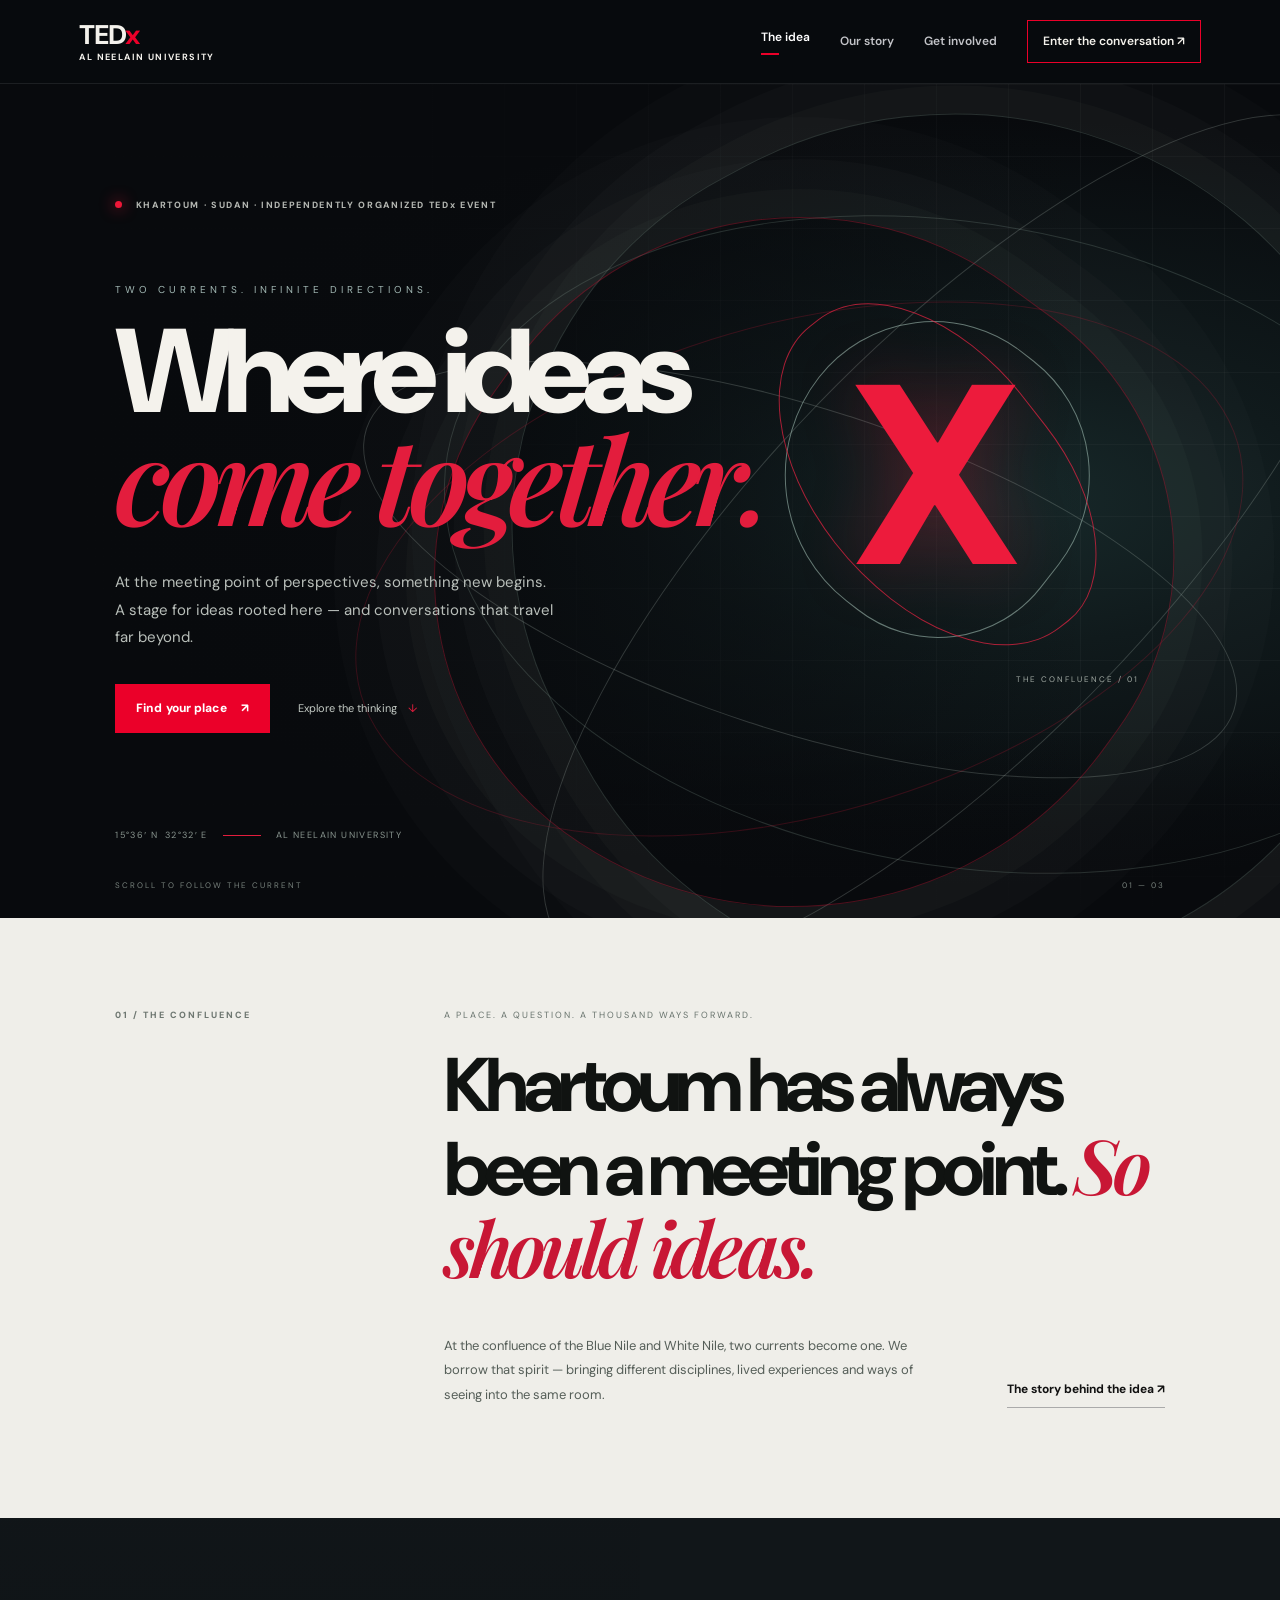
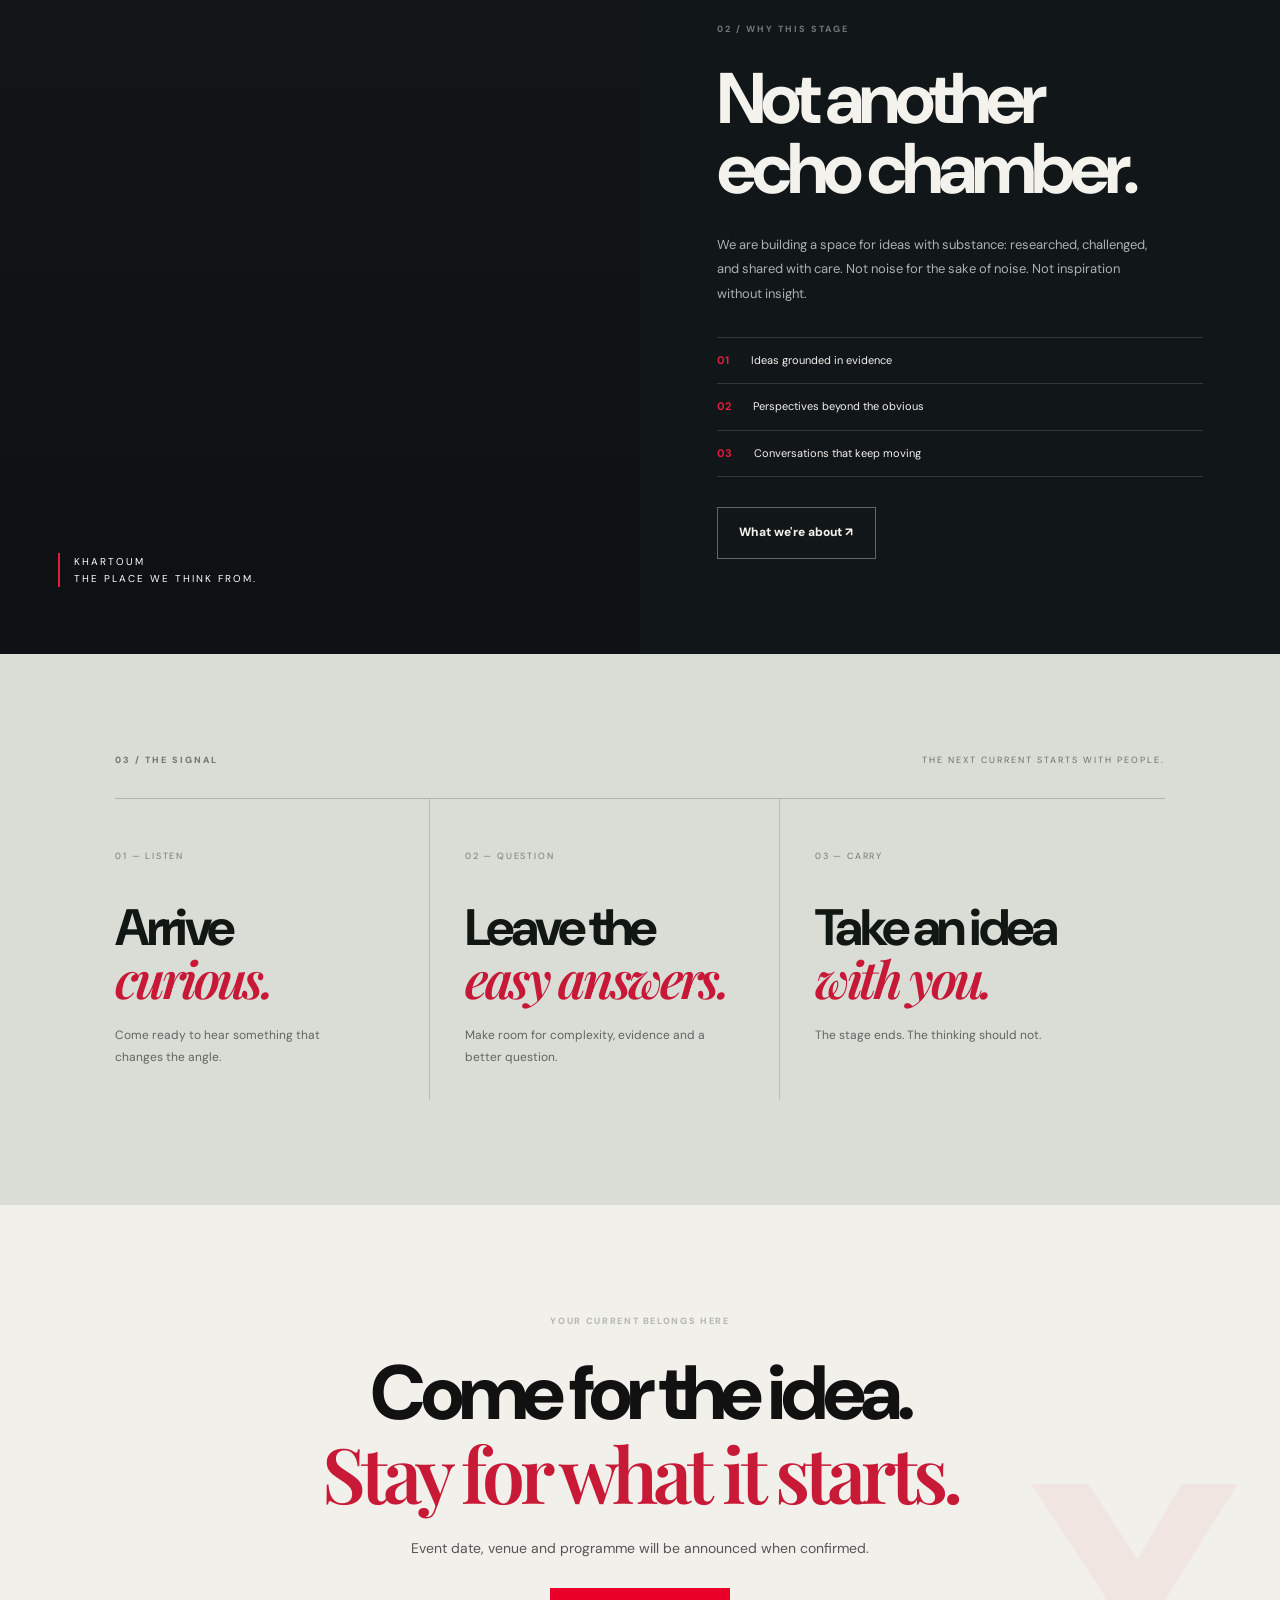
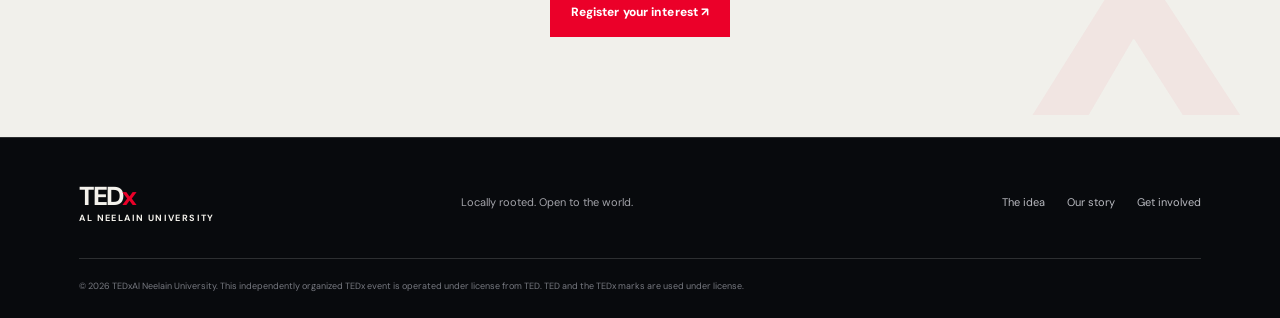
==== index.html @ 42f027ce "Add files via upload" ====
<!doctype html><html lang="en"><head><meta charset="utf-8"><meta name="viewport" content="width=device-width,initial-scale=1"><meta name="description" content="TEDxAl Neelain University — ideas meet, perspectives move."><title>TEDxAl Neelain University — The Confluence</title><link rel="preconnect" href="https://fonts.googleapis.com"><link rel="preconnect" href="https://fonts.gstatic.com" crossorigin><link href="https://fonts.googleapis.com/css2?family=DM+Sans:wght@400;500;600;700;800;900&family=Playfair+Display:ital,wght@1,600;1,700&display=swap" rel="stylesheet"><link rel="stylesheet" href="styles.css"></head><body class="confluence"><header class="topbar"><a class="brand" href="index.html"><span>TED<span class="x">x</span></span><small>AL NEELAIN UNIVERSITY</small></a><button class="menu-toggle" aria-label="Toggle navigation">☰</button><nav class="nav"><a class="active" href="index.html">The idea</a><a href="about.html">Our story</a><a href="register.html">Get involved</a><a class="nav-cta" href="register.html">Enter the conversation ↗</a></nav></header><main><section class="confluence-hero"><div class="hero-grid-lines"></div><div class="river river-one"></div><div class="river river-two"></div><div class="hero-copy"><p class="eyebrow"><i></i> KHARTOUM · SUDAN · INDEPENDENTLY ORGANIZED TEDx EVENT</p><p class="overline">TWO CURRENTS. INFINITE DIRECTIONS.</p><h1>Where ideas<br><em>come together.</em></h1><p class="hero-deck">At the meeting point of perspectives, something new begins. A stage for ideas rooted here — and conversations that travel far beyond.</p><div class="hero-actions"><a class="btn btn-red" href="register.html">Find your place <span>↗</span></a><a class="hero-quiet" href="#manifesto">Explore the thinking <span>↓</span></a></div><div class="hero-location"><span>15°36′ N&nbsp; 32°32′ E</span><b></b><span>AL NEELAIN UNIVERSITY</span></div></div><div class="confluence-mark" aria-hidden="true"><span class="mark-a"></span><span class="mark-b"></span><span class="mark-core">X</span><small>THE CONFLUENCE / 01</small></div><div class="hero-bottom"><span>SCROLL TO FOLLOW THE CURRENT</span><span>01 — 03</span></div></section>
<section class="manifesto" id="manifesto"><div class="manifesto-index">01 / THE CONFLUENCE</div><div class="manifesto-body"><p class="manifesto-small">A PLACE. A QUESTION. A THOUSAND WAYS FORWARD.</p><h2>Khartoum has always been a meeting point. <em>So should ideas.</em></h2><div class="manifesto-lower"><p>At the confluence of the Blue Nile and White Nile, two currents become one. We borrow that spirit — bringing different disciplines, lived experiences and ways of seeing into the same room.</p><a class="under-link" href="about.html">The story behind the idea ↗</a></div></div></section>
<section class="split-story"><div class="story-image"><div class="image-stamp">KHARTOUM<br>THE PLACE WE THINK FROM.</div></div><div class="story-content"><p class="section-kicker">02 / WHY THIS STAGE</p><h2>Not another<br>echo chamber.</h2><p>We are building a space for ideas with substance: researched, challenged, and shared with care. Not noise for the sake of noise. Not inspiration without insight.</p><div class="story-points"><div><b>01</b><span>Ideas grounded in evidence</span></div><div><b>02</b><span>Perspectives beyond the obvious</span></div><div><b>03</b><span>Conversations that keep moving</span></div></div><a class="btn btn-outline" href="about.html">What we're about ↗</a></div></section>
<section class="signal-section"><div class="signal-head"><p class="section-kicker">03 / THE SIGNAL</p><p>THE NEXT CURRENT STARTS WITH PEOPLE.</p></div><div class="signal-grid"><article><span>01 — LISTEN</span><h3>Arrive<br><em>curious.</em></h3><p>Come ready to hear something that changes the angle.</p></article><article><span>02 — QUESTION</span><h3>Leave the<br><em>easy answers.</em></h3><p>Make room for complexity, evidence and a better question.</p></article><article><span>03 — CARRY</span><h3>Take an idea<br><em>with you.</em></h3><p>The stage ends. The thinking should not.</p></article></div></section>
<section class="closing confluence-close"><p class="eyebrow red-text">YOUR CURRENT BELONGS HERE</p><h2>Come for the idea.<br><em>Stay for what it starts.</em></h2><p>Event date, venue and programme will be announced when confirmed.</p><a class="btn btn-red" href="register.html">Register your interest ↗</a><div class="close-watermark">X</div></section></main><footer class="footer"><a class="brand" href="index.html"><span>TED<span class="x">x</span></span><small>AL NEELAIN UNIVERSITY</small></a><p>Locally rooted. Open to the world.</p><div class="footer-links"><a href="index.html">The idea</a><a href="about.html">Our story</a><a href="register.html">Get involved</a></div><small class="copyright">© 2026 TEDxAl Neelain University. This independently organized TEDx event is operated under license from TED. TED and the TEDx marks are used under license.</small></footer><script src="script.js"></script></body></html>
---- styles.css ----
:root{--red:#eb0029;--red2:#ff2346;--black:#08090b;--panel:#111317;--white:#f4f3f0;--muted:#a6a7ad;--line:rgba(255,255,255,.15);--font:'DM Sans',Arial,sans-serif}*{box-sizing:border-box}html{scroll-behavior:smooth}body{margin:0;background:var(--black);color:var(--white);font-family:var(--font);line-height:1.6}a{color:inherit;text-decoration:none}button,input,select{font:inherit}.topbar{height:84px;display:flex;align-items:center;justify-content:space-between;padding:0 6.2%;background:#08090bf5;border-bottom:1px solid rgba(255,255,255,.08);position:relative;z-index:5}.brand{display:flex;flex-direction:column;line-height:1}.brand>span{font-size:27px;font-weight:800;letter-spacing:-1.7px}.brand .x{color:var(--red)}.brand small{font-size:9px;letter-spacing:1.4px;margin-top:5px;font-weight:700}.nav{display:flex;align-items:center;gap:34px;font-size:12px;font-weight:600}.nav>a:not(.nav-cta){color:#c3c4c8;transition:color .2s}.nav>a:hover,.nav>a.active{color:white}.nav>a.active:after{content:'';display:block;width:18px;height:2px;background:var(--red);margin-top:5px}.nav-cta{border:1px solid var(--red);padding:11px 15px}.nav-cta span,.btn span{margin-left:14px}.menu-toggle{display:none;background:none;color:white;border:0;font-size:25px}.hero{min-height:680px;position:relative;overflow:hidden;display:flex;align-items:center;padding:90px 9% 110px;background:#10141b}.home-hero{background-image:linear-gradient(90deg,rgba(5,7,11,.96) 0%,rgba(5,7,11,.76) 44%,rgba(5,7,11,.12) 100%),linear-gradient(0deg,rgba(5,7,11,.8),transparent 55%),url('https://images.unsplash.com/photo-1518005020951-eccb494ad742?auto=format&fit=crop&w=2000&q=85');background-size:cover;background-position:center}.hero-content{max-width:650px;position:relative;z-index:2}.eyebrow,.section-kicker{font-size:10px;letter-spacing:2.2px;font-weight:800}.eyebrow{color:#d5d5d7}.live-dot{display:inline-block;width:7px;height:7px;border-radius:50%;background:var(--red);margin-right:9px;box-shadow:0 0 12px #ed0029}.hero h1,.page-hero h1,.register-hero h1{font-size:clamp(56px,8.3vw,112px);letter-spacing:-.075em;line-height:.94;font-weight:800;margin:30px 0}.hero h1 span,.page-hero h1 em,.register-hero h1 em,.intro h2 em,.feature-copy h2 em,.closing h2 em,.form-intro h2 em{color:var(--red);font-style:normal}.hero-sub{font-size:16px;max-width:450px;color:#d2d2d6;line-height:1.8}.hero-actions{display:flex;align-items:center;gap:28px;margin-top:30px}.btn{display:inline-flex;align-items:center;justify-content:center;padding:15px 21px;font-size:12px;font-weight:800;letter-spacing:.1px;transition:transform .2s,background .2s}.btn:hover{transform:translateY(-2px)}.btn-red{background:var(--red);color:white}.btn-red:hover{background:var(--red2)}.text-link,.under-link{font-size:12px;font-weight:700}.text-link span,.under-link span{color:var(--red);margin-left:10px}.hero-meta{display:flex;gap:18px;align-items:center;margin-top:70px;font-size:10px;color:#d0d0d3}.meta-divider{height:18px;width:1px;background:#888}.hero-x{position:absolute;right:8%;bottom:2%;font-size:clamp(260px,40vw,570px);font-weight:800;line-height:.8;color:var(--red);opacity:.92;letter-spacing:-.12em;text-shadow:0 0 70px #ff002955;transform:rotate(-4deg)}.scroll-cue{position:absolute;bottom:25px;left:9%;font-size:9px;letter-spacing:2px;color:#aaa;display:flex;gap:12px;align-items:center}.scroll-cue span{width:25px;height:1px;background:var(--red)}.section-pad{padding:100px 9%}.section-kicker{color:#8e9098}.intro-grid{display:grid;grid-template-columns:1fr 1fr;gap:8%;margin-top:35px}.intro h2,.feature-copy h2,.closing h2,.form-intro h2,.principles-head h2{font-size:clamp(38px,5vw,66px);letter-spacing:-.06em;line-height:1.04;margin:0;font-weight:800}.intro-grid>div{max-width:500px}.lead{font-size:20px;font-weight:700;margin:0 0 12px}.intro-grid>div>p:not(.lead),.feature-copy>p,.form-intro>p{color:#aeb0b7;font-size:14px;line-height:1.9}.under-link{display:inline-block;margin-top:16px;border-bottom:1px solid #444;padding-bottom:8px}.feature-band{display:grid;grid-template-columns:1fr 1fr;min-height:580px;background:#121418}.feature-image{min-height:500px;background:linear-gradient(0deg,#08090b33,#08090b33),url('https://images.unsplash.com/photo-1475721027785-f74eccf877e2?auto=format&fit=crop&w=1200&q=85') center/cover}.feature-copy{padding:80px 12% 75px 10%;align-self:center}.feature-copy h2{font-size:clamp(36px,4.5vw,58px);margin:26px 0}.feature-list{margin:25px 0 30px;border-top:1px solid var(--line)}.feature-list div{display:flex;gap:20px;padding:13px 0;border-bottom:1px solid var(--line);font-size:12px}.feature-list b{color:var(--red)}.btn-outline{border:1px solid #666}.closing{position:relative;overflow:hidden;text-align:center;background:#f1f0ed;color:#111;padding-top:100px;padding-bottom:100px}.red-text{color:var(--red)}.closing h2{font-size:clamp(42px,6vw,78px);margin:25px 0 18px}.closing>p:not(.eyebrow){color:#555;font-size:14px;margin-bottom:28px}.giant-x{position:absolute;font-size:280px;line-height:1;font-weight:800;right:-25px;bottom:-105px;color:var(--red);opacity:.08;pointer-events:none}.footer{padding:45px 6.2% 25px;display:grid;grid-template-columns:1fr 1fr 1fr;gap:25px;align-items:center;border-top:1px solid var(--line)}.footer>p{font-size:11px;color:#a3a4aa}.footer-links{display:flex;justify-content:flex-end;gap:22px;font-size:11px;color:#b9bac0}.copyright{grid-column:1/-1;border-top:1px solid var(--line);padding-top:20px;margin-top:10px;color:#777980;font-size:9px}.page-hero{min-height:500px;position:relative;display:flex;align-items:center;padding:90px 9%;overflow:hidden;background-size:cover;background-position:center}.about-hero{background-image:linear-gradient(90deg,#08090bf2,#08090b99 55%,#08090b77),url('https://images.unsplash.com/photo-1519682337058-a94d519337bc?auto=format&fit=crop&w=1800&q=85')}.page-hero-inner{position:relative;z-index:1;max-width:650px}.page-hero h1{font-size:clamp(55px,8vw,100px);margin:24px 0}.page-hero .hero-sub{max-width:510px}.page-hero-number{position:absolute;right:8%;bottom:45px;font-size:44px;font-weight:800;color:var(--red)}.page-hero-number span{font-size:14px;color:#aaa}.about-intro{background:#f2f1ee;color:#111}.about-intro .section-kicker{color:#555}.about-intro .intro-grid>div>p:not(.lead){color:#555}.principles{padding:90px 9%;background:#111317}.principles-head{padding:0 0 40px}.principle-grid{display:grid;grid-template-columns:repeat(3,1fr);gap:16px}.principle-grid article{position:relative;border:1px solid var(--line);padding:28px;min-height:270px}.principle-grid article>span{position:absolute;right:24px;top:24px;font-size:11px;color:var(--red)}.principle-symbol{font-size:32px;color:var(--red);margin:16px 0 22px}.principle-grid h3{font-size:22px;margin:0 0 8px}.principle-grid p{font-size:12px;line-height:1.8;color:#a9abb1}.about-quote{position:relative;overflow:hidden;background:#eee;color:#111;text-align:center;padding:100px 20%;}.quote-mark{font-size:90px;line-height:.7;color:var(--red);font-weight:800}.about-quote blockquote{font-size:clamp(27px,4vw,48px);font-weight:800;line-height:1.2;letter-spacing:-.05em;margin:25px auto;max-width:800px}.about-quote>p{font-size:10px;letter-spacing:2px;text-transform:uppercase}.quote-x{position:absolute;right:-20px;bottom:-100px;color:var(--red);opacity:.1;font-size:280px;font-weight:800}.register-hero{display:grid;grid-template-columns:1fr .85fr;min-height:570px;background:#101216}.register-hero-copy{padding:85px 10% 70px 18%;align-self:center}.register-hero h1{font-size:clamp(48px,6vw,78px);margin:25px 0}.register-hero-copy>p:not(.eyebrow){font-size:13px;line-height:1.9;color:#b5b6bc;max-width:450px}.register-notes{margin-top:34px}.register-notes>div{display:flex;gap:15px;padding:14px 0;border-top:1px solid var(--line)}.note-icon{color:var(--red);font-size:22px}.register-notes b,.register-notes small{display:block}.register-notes b{font-size:12px}.register-notes small{font-size:10px;color:#9c9ea5;margin-top:3px}.register-art{position:relative;overflow:hidden;background:radial-gradient(ellipse at 70% 45%,#59000f 0%,#1b050a 35%,#08090b 72%);display:flex;align-items:center;justify-content:center;min-height:500px}.register-art:before,.register-art:after{content:'';position:absolute;background:#f0002b;opacity:.7;filter:blur(30px);height:2px;width:120%;transform:rotate(-15deg)}.register-art:after{transform:rotate(70deg);width:80%;opacity:.25}.art-glow{position:absolute;width:260px;height:260px;border-radius:50%;background:#f0002b22;filter:blur(55px)}.art-x{font-size:clamp(250px,36vw,470px);line-height:.8;font-weight:800;color:var(--red);letter-spacing:-.13em;text-shadow:0 0 50px #ff002944;z-index:1}.art-caption{position:absolute;bottom:35px;right:35px;font-size:9px;letter-spacing:2px;color:#aaa}.form-section{background:#f1f0ed;color:#111;padding:100px 12%;display:grid;grid-template-columns:.8fr 1fr;gap:10%}.form-intro h2{font-size:clamp(35px,4vw,55px);margin:25px 0}.form-intro>p{color:#666;font-size:12px}.form-mini-note{font-size:9px;letter-spacing:.6px;margin-top:30px;color:#555}.registration-form{display:flex;flex-direction:column}.registration-form label{font-size:11px;font-weight:700;margin:0 0 8px}.registration-form label>span,.registration-form label>b{color:var(--red)}.registration-form input:not([type=checkbox]),.registration-form select{width:100%;height:47px;border:1px solid #d4d4d4;background:#fff;padding:0 13px;margin-bottom:20px;color:#171717;border-radius:0;outline-color:var(--red);font-size:12px}.registration-form input::placeholder{color:#a0a0a0}.registration-form label small{font-weight:400;color:#777}.registration-form .consent{display:flex;align-items:flex-start;gap:10px;font-weight:400;font-size:10px;line-height:1.7;margin:5px 0 20px}.consent input{accent-color:var(--red);margin:3px 0 0}.form-submit{width:100%;border:0;cursor:pointer}.form-status{font-size:12px;color:#167343;min-height:15px}.form-footnote{font-size:10px;line-height:1.7;color:#777;border-top:1px solid #d8d8d8;padding-top:14px;margin-top:12px}
@media(max-width:760px){.topbar{height:72px;padding:0 6%}.menu-toggle{display:block}.nav{display:none;position:absolute;top:72px;left:0;right:0;padding:22px 6%;background:#08090b;flex-direction:column;align-items:flex-start;gap:22px;border-bottom:1px solid var(--line)}.nav.open{display:flex}.nav>a.active:after{display:none}.hero{min-height:690px;padding:75px 7% 95px}.home-hero{background-position:58% center}.hero h1{font-size:clamp(54px,15vw,90px)}.hero-sub{font-size:14px;max-width:350px}.hero-actions{align-items:flex-start;flex-direction:column;gap:18px}.hero-meta{align-items:flex-start;flex-direction:column;gap:9px;margin-top:40px}.meta-divider{display:none}.hero-x{font-size:300px;right:-18px;bottom:1%;opacity:.48}.scroll-cue{left:7%}.section-pad{padding:70px 7%}.intro-grid{grid-template-columns:1fr;gap:30px}.intro h2,.feature-copy h2,.closing h2{font-size:48px}.feature-band{grid-template-columns:1fr}.feature-image{min-height:300px}.feature-copy{padding:55px 7%}.footer{grid-template-columns:1fr 1fr;padding:35px 7% 22px}.footer>p{grid-column:1/-1;grid-row:2;margin:0}.footer-links{grid-column:1/-1;justify-content:flex-start;grid-row:3}.copyright{grid-row:4}.page-hero{min-height:480px;padding:75px 7%}.page-hero h1{font-size:clamp(55px,14vw,85px)}.page-hero-number{right:7%;bottom:20px}.principles{padding:65px 7%}.principle-grid{grid-template-columns:1fr}.principle-grid article{min-height:220px}.about-quote{padding:75px 8%}.register-hero{grid-template-columns:1fr}.register-hero-copy{padding:70px 7% 45px}.register-hero h1{font-size:clamp(48px,13vw,70px)}.register-art{min-height:290px}.art-x{font-size:280px}.form-section{grid-template-columns:1fr;padding:70px 7%;gap:35px}.form-intro h2{font-size:45px}}@media(prefers-reduced-motion:reduce){html{scroll-behavior:auto}*,*:before,*:after{transition:none!important}}
/* THE CONFLUENCE — visual system */
:root{--ink:#080a0d;--paper:#efeee9;--river:#8c9c9d}.confluence{background:var(--ink);color:#f4f2ec}.confluence .topbar{background:#080a0df2;border-bottom-color:#ffffff16}.confluence .nav{gap:30px}.confluence-hero{min-height:calc(100vh - 84px);min-height:780px;position:relative;overflow:hidden;padding:105px 9% 75px;background:radial-gradient(ellipse at 76% 50%,#182a2b 0,#101a1c 25%,#080a0d 65%)}.hero-grid-lines{position:absolute;inset:0;background-image:linear-gradient(#ffffff08 1px,transparent 1px),linear-gradient(90deg,#ffffff08 1px,transparent 1px);background-size:72px 72px;mask-image:linear-gradient(90deg,transparent,#000 45%,#000)}.confluence-hero:after{content:"";position:absolute;inset:0;background:linear-gradient(90deg,#080a0d 0%,#080a0de8 34%,transparent 85%),linear-gradient(0deg,#080a0d 0%,transparent 23%);pointer-events:none}.hero-copy{position:relative;z-index:3;max-width:680px}.confluence .eyebrow{font-size:9px;letter-spacing:1.65px;color:#b4b7b2}.confluence .eyebrow i{display:inline-block;width:7px;height:7px;border-radius:50%;background:#ed1738;margin-right:10px;box-shadow:0 0 15px #ed1738}.overline{font-size:10px;letter-spacing:4px;color:#a2b8b4;margin:70px 0 22px}.confluence-hero h1,.inner-hero h1{font-size:clamp(66px,9.3vw,130px);letter-spacing:-.09em;line-height:.88;margin:0;font-weight:900}.confluence-hero h1 em,.inner-hero h1 em,.manifesto h2 em,.signal-grid h3 em,.confluence-close h2 em,.form-intro h2 em{font-family:'Playfair Display',serif;font-weight:600;color:#e31d3d;letter-spacing:-.065em}.hero-deck{max-width:440px;color:#b9bfba;font-size:15px;line-height:1.85;margin:30px 0}.confluence .hero-actions{gap:28px;margin-top:32px}.hero-quiet{font-size:11px;color:#c4cbc5}.hero-quiet span{color:#e31d3d;margin-left:8px}.hero-location{display:flex;gap:15px;align-items:center;margin-top:95px;font-size:9px;letter-spacing:1.4px;color:#89958f}.hero-location b{height:1px;width:38px;background:#e31d3d}.river{position:absolute;z-index:1;width:68vw;height:68vw;border:1px solid #9bb5aa38;border-radius:47% 53% 50% 50%;right:-9%;top:3%;transform:rotate(-28deg);box-shadow:0 0 0 28px #9bb5aa08,0 0 0 58px #9bb5aa06,0 0 0 100px #9bb5aa04}.river:before,.river:after{content:"";position:absolute;inset:13% -10%;border:1px solid #9bb5aa35;border-radius:50%;transform:rotate(38deg)}.river:after{inset:27% -15%;transform:rotate(-18deg);border-color:#d2e0d633}.river-two{width:55vw;height:55vw;right:10%;top:16%;border-color:#e21b3d55;transform:rotate(36deg);border-radius:50% 42% 55% 45%}.river-two:before{inset:-15% 15%;border-color:#e21b3d35}.confluence-mark{position:absolute;z-index:2;right:10%;top:21%;width:34vw;height:34vw;max-width:480px;max-height:480px;display:grid;place-items:center}.mark-a,.mark-b{position:absolute;width:70%;height:70%;border:1px solid #9db9af99;border-radius:50% 50% 45% 55%;transform:rotate(38deg)}.mark-b{border-color:#ed2443;transform:rotate(-38deg);width:55%;height:90%;opacity:.7}.mark-core{font-size:clamp(130px,20vw,270px);font-weight:900;letter-spacing:-.14em;color:#ed1b3c;text-shadow:0 0 70px #ed1b3c4a;transform:translateX(-.06em)}.confluence-mark small{position:absolute;bottom:2%;right:3%;font-size:8px;letter-spacing:2px;color:#a2aaa4}.hero-bottom{position:absolute;z-index:4;bottom:26px;left:9%;right:9%;display:flex;justify-content:space-between;color:#78827d;font-size:8px;letter-spacing:2px}.manifesto{background:var(--paper);color:#101311;padding:90px 9% 110px;display:grid;grid-template-columns:.34fr 1fr;gap:8%}.manifesto-index,.section-kicker{font-size:9px;letter-spacing:2px;font-weight:800;color:#6e7771}.manifesto-small{font-size:9px;letter-spacing:2px;color:#68736d;margin:0 0 25px}.manifesto h2{font-size:clamp(40px,6vw,76px);letter-spacing:-.075em;line-height:1.02;max-width:850px;margin:0}.manifesto h2 em{color:#c81735}.manifesto-lower{display:flex;justify-content:space-between;gap:45px;align-items:flex-end;margin-top:42px}.manifesto-lower p{max-width:470px;font-size:13px;line-height:1.9;color:#555e58;margin:0}.manifesto .under-link{color:#111;border-color:#aaa}.split-story{display:grid;grid-template-columns:1fr 1fr;background:#111619;min-height:650px}.story-image{position:relative;min-height:580px;background:linear-gradient(0deg,#080a0d66,#080a0d12),url('https://images.unsplash.com/photo-1509023464722-18d996393ca8?auto=format&fit=crop&w=1500&q=85') center/cover}.image-stamp{position:absolute;left:9%;bottom:9%;border-left:2px solid #e31d3d;padding-left:14px;font-size:10px;line-height:1.7;letter-spacing:2px;color:white}.story-content{padding:95px 12%;align-self:center}.story-content h2{font-size:clamp(44px,5.6vw,72px);line-height:.98;letter-spacing:-.07em;margin:28px 0}.story-content>p:not(.section-kicker){max-width:430px;font-size:13px;line-height:1.9;color:#aab2ad}.story-points{margin:30px 0;border-top:1px solid #ffffff25}.story-points div{display:flex;gap:22px;padding:14px 0;border-bottom:1px solid #ffffff25;font-size:11px}.story-points b{color:#e31d3d}.signal-section{padding:90px 9% 105px;background:#d9ddd5;color:#111713}.signal-head{display:flex;justify-content:space-between;align-items:center;border-bottom:1px solid #aeb6ae;padding-bottom:22px}.signal-head p:last-child{font-size:9px;letter-spacing:2px;color:#66716a}.signal-grid{display:grid;grid-template-columns:repeat(3,1fr);gap:0}.signal-grid article{padding:42px 35px 20px 0;border-right:1px solid #b7beb7;margin-right:35px}.signal-grid article:last-child{border:0;margin:0}.signal-grid article>span{font-size:9px;letter-spacing:1.8px;color:#717b74}.signal-grid h3{font-size:clamp(32px,4vw,52px);line-height:1;letter-spacing:-.07em;margin:35px 0 18px}.signal-grid h3 em{color:#c71937}.signal-grid p{font-size:12px;line-height:1.8;color:#5d665f;max-width:250px}.confluence-close{background:#f1f0eb;color:#111;position:relative;z-index:1}.confluence-close h2{font-size:clamp(44px,6vw,78px);letter-spacing:-.07em}.confluence-close h2 em{color:#c81937}.close-watermark{position:absolute;right:3%;bottom:-130px;font-size:330px;font-weight:900;color:#e31d3d0d;z-index:-1}.inner-hero{min-height:540px;position:relative;overflow:hidden;padding:110px 9% 100px;background:radial-gradient(ellipse at 85% 45%,#233535,#101719 40%,#080a0d 75%)}.inner-hero h1{font-size:clamp(54px,8vw,104px);margin:30px 0;position:relative;z-index:2}.inner-hero>p:last-of-type{max-width:500px;color:#b4bdb6;line-height:1.9;font-size:14px;position:relative;z-index:2}.inner-orbit{position:absolute;right:8%;top:4%;font-size:clamp(240px,38vw,500px);font-weight:900;letter-spacing:-.15em;color:#e31d3d;opacity:.12;transform:rotate(-13deg)}.about-manifesto{padding-top:95px;padding-bottom:100px}.principle-section{padding:95px 9%;background:#12191a}.principle-section>.section-kicker{color:#a6b4ab;margin-bottom:32px}.principle-section .principle-grid article{border-color:#ffffff26;padding:34px;min-height:260px}.principle-section .principle-grid article>span{color:#e31d3d}.principle-section .principle-grid h3{font-size:27px;line-height:1.1;letter-spacing:-.04em}.principle-section .principle-grid p{font-size:12px;color:#aab4ad;line-height:1.9}.about-note{position:relative;text-align:center;padding:100px 15%;background:#d9ddd5;color:#111;overflow:hidden}.about-note blockquote{font-size:clamp(30px,4.5vw,56px);font-weight:800;letter-spacing:-.06em;line-height:1.1;max-width:850px;margin:28px auto}.about-note>p{font-size:9px;letter-spacing:2px;color:#6c756e}.register-inner{min-height:470px}.form-section{background:#e9e9e3;color:#111;padding:95px 12%;grid-template-columns:.8fr 1fr}.form-intro h2{font-size:clamp(38px,5vw,64px);letter-spacing:-.07em}.form-intro h2 em{color:#c81937}.registration-form input:not([type=checkbox]),.registration-form select{border:1px solid #c7cbc4;background:#f8f8f4}.registration-form input:focus,.registration-form select:focus{outline:2px solid #d51d3c;outline-offset:1px}.form-footnote{color:#717870}.footer{background:#080a0d}.footer .brand>span{font-size:26px}
@media(max-width:760px){.confluence-hero{min-height:760px;padding:75px 7% 75px}.confluence-hero h1{font-size:clamp(58px,15vw,92px)}.overline{margin-top:60px;font-size:8px;letter-spacing:2.5px}.hero-deck{font-size:13px;max-width:340px}.confluence-mark{width:75vw;height:75vw;right:-12%;top:37%;opacity:.5}.river{width:110vw;height:110vw;right:-45%;top:25%}.river-two{width:85vw;height:85vw;right:-8%;top:38%}.hero-location{margin-top:48px;flex-wrap:wrap;font-size:8px}.hero-bottom{left:7%;right:7%}.manifesto{grid-template-columns:1fr;gap:28px;padding:70px 7%}.manifesto h2{font-size:44px}.manifesto-lower{display:block;margin-top:28px}.manifesto-lower p{margin-bottom:24px}.split-story{grid-template-columns:1fr}.story-image{min-height:330px}.story-content{padding:65px 7%}.story-content h2{font-size:54px}.signal-section{padding:70px 7%}.signal-head{display:block}.signal-head p:last-child{margin-top:14px}.signal-grid{grid-template-columns:1fr}.signal-grid article{border-right:0;border-bottom:1px solid #b7beb7;margin:0;padding:30px 0}.signal-grid h3{margin:22px 0 12px}.inner-hero{min-height:460px;padding:80px 7%}.inner-hero h1{font-size:clamp(50px,13vw,78px)}.inner-orbit{right:-14%;top:28%;font-size:280px}.principle-section{padding:70px 7%}.principle-section .principle-grid{grid-template-columns:1fr}.about-note{padding:75px 8%}.form-section{padding:70px 7%;grid-template-columns:1fr;gap:35px}}
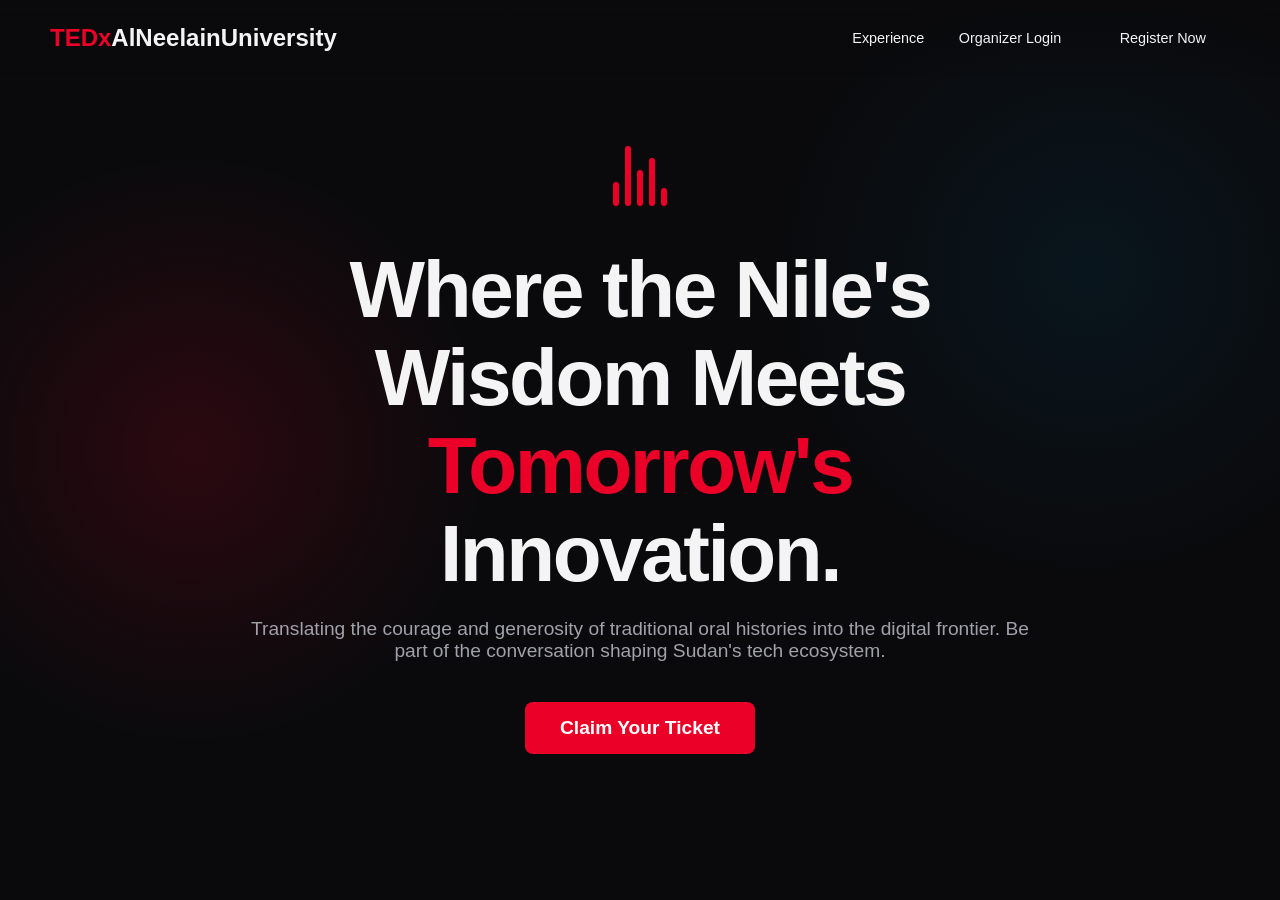
==== commit 0f7e9aa7: "Refactor index.html structure and styles" ====
--- a/index.html
+++ b/index.html
@@ -1,5 +1,317 @@
-<!doctype html><html lang="en"><head><meta charset="utf-8"><meta name="viewport" content="width=device-width,initial-scale=1"><meta name="description" content="TEDxAl Neelain University — ideas meet, perspectives move."><title>TEDxAl Neelain University — The Confluence</title><link rel="preconnect" href="https://fonts.googleapis.com"><link rel="preconnect" href="https://fonts.gstatic.com" crossorigin><link href="https://fonts.googleapis.com/css2?family=DM+Sans:wght@400;500;600;700;800;900&family=Playfair+Display:ital,wght@1,600;1,700&display=swap" rel="stylesheet"><link rel="stylesheet" href="styles.css"></head><body class="confluence"><header class="topbar"><a class="brand" href="index.html"><span>TED<span class="x">x</span></span><small>AL NEELAIN UNIVERSITY</small></a><button class="menu-toggle" aria-label="Toggle navigation">☰</button><nav class="nav"><a class="active" href="index.html">The idea</a><a href="about.html">Our story</a><a href="register.html">Get involved</a><a class="nav-cta" href="register.html">Enter the conversation ↗</a></nav></header><main><section class="confluence-hero"><div class="hero-grid-lines"></div><div class="river river-one"></div><div class="river river-two"></div><div class="hero-copy"><p class="eyebrow"><i></i> KHARTOUM · SUDAN · INDEPENDENTLY ORGANIZED TEDx EVENT</p><p class="overline">TWO CURRENTS. INFINITE DIRECTIONS.</p><h1>Where ideas<br><em>come together.</em></h1><p class="hero-deck">At the meeting point of perspectives, something new begins. A stage for ideas rooted here — and conversations that travel far beyond.</p><div class="hero-actions"><a class="btn btn-red" href="register.html">Find your place <span>↗</span></a><a class="hero-quiet" href="#manifesto">Explore the thinking <span>↓</span></a></div><div class="hero-location"><span>15°36′ N&nbsp; 32°32′ E</span><b></b><span>AL NEELAIN UNIVERSITY</span></div></div><div class="confluence-mark" aria-hidden="true"><span class="mark-a"></span><span class="mark-b"></span><span class="mark-core">X</span><small>THE CONFLUENCE / 01</small></div><div class="hero-bottom"><span>SCROLL TO FOLLOW THE CURRENT</span><span>01 — 03</span></div></section>
-<section class="manifesto" id="manifesto"><div class="manifesto-index">01 / THE CONFLUENCE</div><div class="manifesto-body"><p class="manifesto-small">A PLACE. A QUESTION. A THOUSAND WAYS FORWARD.</p><h2>Khartoum has always been a meeting point. <em>So should ideas.</em></h2><div class="manifesto-lower"><p>At the confluence of the Blue Nile and White Nile, two currents become one. We borrow that spirit — bringing different disciplines, lived experiences and ways of seeing into the same room.</p><a class="under-link" href="about.html">The story behind the idea ↗</a></div></div></section>
-<section class="split-story"><div class="story-image"><div class="image-stamp">KHARTOUM<br>THE PLACE WE THINK FROM.</div></div><div class="story-content"><p class="section-kicker">02 / WHY THIS STAGE</p><h2>Not another<br>echo chamber.</h2><p>We are building a space for ideas with substance: researched, challenged, and shared with care. Not noise for the sake of noise. Not inspiration without insight.</p><div class="story-points"><div><b>01</b><span>Ideas grounded in evidence</span></div><div><b>02</b><span>Perspectives beyond the obvious</span></div><div><b>03</b><span>Conversations that keep moving</span></div></div><a class="btn btn-outline" href="about.html">What we're about ↗</a></div></section>
-<section class="signal-section"><div class="signal-head"><p class="section-kicker">03 / THE SIGNAL</p><p>THE NEXT CURRENT STARTS WITH PEOPLE.</p></div><div class="signal-grid"><article><span>01 — LISTEN</span><h3>Arrive<br><em>curious.</em></h3><p>Come ready to hear something that changes the angle.</p></article><article><span>02 — QUESTION</span><h3>Leave the<br><em>easy answers.</em></h3><p>Make room for complexity, evidence and a better question.</p></article><article><span>03 — CARRY</span><h3>Take an idea<br><em>with you.</em></h3><p>The stage ends. The thinking should not.</p></article></div></section>
-<section class="closing confluence-close"><p class="eyebrow red-text">YOUR CURRENT BELONGS HERE</p><h2>Come for the idea.<br><em>Stay for what it starts.</em></h2><p>Event date, venue and programme will be announced when confirmed.</p><a class="btn btn-red" href="register.html">Register your interest ↗</a><div class="close-watermark">X</div></section></main><footer class="footer"><a class="brand" href="index.html"><span>TED<span class="x">x</span></span><small>AL NEELAIN UNIVERSITY</small></a><p>Locally rooted. Open to the world.</p><div class="footer-links"><a href="index.html">The idea</a><a href="about.html">Our story</a><a href="register.html">Get involved</a></div><small class="copyright">© 2026 TEDxAl Neelain University. This independently organized TEDx event is operated under license from TED. TED and the TEDx marks are used under license.</small></footer><script src="script.js"></script></body></html>
+<!DOCTYPE html>
+<html lang="en">
+<head>
+    <meta charset="UTF-8">
+    <meta name="viewport" content="width=device-width, initial-scale=1.0">
+    <title>TEDxAlNeelainUniversity | The Future of Heritage</title>
+    <style>
+        /* Core Variables & Reset */
+        :root {
+            --ted-red: #eb0028;
+            --dark-base: #0a0a0c;
+            --glass-bg: rgba(255, 255, 255, 0.03);
+            --glass-border: rgba(255, 255, 255, 0.08);
+            --text-main: #f4f4f5;
+            --text-muted: #a1a1aa;
+            --nile-blue: #0077b6;
+            --desert-gold: #e9c46a;
+            --success: #10b981;
+        }
+
+        * { margin: 0; padding: 0; box-sizing: border-box; font-family: 'Inter', 'Segoe UI', sans-serif; }
+        
+        body {
+            background-color: var(--dark-base);
+            color: var(--text-main);
+            overflow-x: hidden;
+            background-image: 
+                radial-gradient(circle at 15% 50%, rgba(235, 0, 40, 0.15), transparent 25%),
+                radial-gradient(circle at 85% 30%, rgba(0, 119, 182, 0.1), transparent 25%);
+            background-attachment: fixed;
+        }
+
+        /* Typography & Utilities */
+        h1, h2, h3 { letter-spacing: -0.03em; }
+        .text-red { color: var(--ted-red); }
+        .glass-panel {
+            background: var(--glass-bg);
+            backdrop-filter: blur(16px);
+            -webkit-backdrop-filter: blur(16px);
+            border: 1px solid var(--glass-border);
+            border-radius: 16px;
+        }
+        
+        /* Navigation */
+        nav {
+            position: fixed;
+            top: 0; width: 100%;
+            padding: 20px 50px;
+            display: flex; justify-content: space-between; align-items: center;
+            z-index: 1000;
+            background: linear-gradient(to bottom, rgba(10,10,12,0.9), transparent);
+        }
+        .logo { font-size: 1.5rem; font-weight: 900; }
+        .nav-links button {
+            background: none; border: none; color: var(--text-main);
+            margin-left: 30px; font-size: 0.9rem; cursor: pointer;
+            transition: color 0.3s; font-weight: 500;
+        }
+        .nav-links button:hover { color: var(--ted-red); }
+        .btn-primary {
+            background: var(--ted-red); color: white;
+            padding: 10px 24px; border-radius: 8px; font-weight: 600;
+            border: none; cursor: pointer; transition: transform 0.2s, box-shadow 0.2s;
+        }
+        .btn-primary:hover {
+            transform: translateY(-2px);
+            box-shadow: 0 8px 20px rgba(235, 0, 40, 0.4);
+        }
+
+        /* --- PUBLIC VIEW --- */
+        #public-view { transition: opacity 0.5s ease; }
+        .hero {
+            height: 100vh; display: flex; align-items: center; justify-content: center;
+            position: relative; text-align: center;
+        }
+        .hero-content { z-index: 2; max-width: 800px; }
+        .hero h1 { font-size: 5rem; line-height: 1.1; margin-bottom: 20px; font-weight: 900; }
+        .hero p { font-size: 1.2rem; color: var(--text-muted); margin-bottom: 40px; }
+        
+        /* Animated Soundwave (Haqiba Rhythm) */
+        .soundwave {
+            display: flex; gap: 6px; justify-content: center; align-items: flex-end;
+            height: 60px; margin-bottom: 40px;
+        }
+        .bar {
+            width: 6px; background: var(--ted-red); border-radius: 3px;
+            animation: pulse 1.5s infinite ease-in-out alternate;
+        }
+        .bar:nth-child(2) { animation-delay: 0.2s; height: 100%; }
+        .bar:nth-child(3) { animation-delay: 0.4s; height: 60%; }
+        .bar:nth-child(4) { animation-delay: 0.1s; height: 80%; }
+        .bar:nth-child(5) { animation-delay: 0.5s; height: 40%; }
+        @keyframes pulse { 0% { height: 20%; opacity: 0.5; } 100% { height: 100%; opacity: 1; } }
+
+        /* --- ORGANIZER DASHBOARD VIEW --- */
+        #admin-view {
+            display: none; opacity: 0; padding: 100px 40px 40px;
+            min-height: 100vh; transition: opacity 0.5s ease;
+        }
+        .dashboard-header {
+            display: flex; justify-content: space-between; align-items: flex-end;
+            margin-bottom: 40px;
+        }
+        .dashboard-header h2 { font-size: 2.5rem; }
+        .dashboard-header p { color: var(--text-muted); }
+
+        /* Bento Grid Layout */
+        .bento-grid {
+            display: grid;
+            grid-template-columns: repeat(4, 1fr);
+            grid-auto-rows: minmax(180px, auto);
+            gap: 20px;
+        }
+
+        .bento-item { padding: 24px; display: flex; flex-direction: column; }
+        
+        /* Grid spans */
+        .span-2 { grid-column: span 2; }
+        .span-2-row { grid-row: span 2; }
+        .span-3 { grid-column: span 3; }
+        .span-4 { grid-column: span 4; }
+
+        /* Dashboard Internal Typography */
+        .widget-title { font-size: 0.9rem; text-transform: uppercase; letter-spacing: 1px; color: var(--text-muted); margin-bottom: 15px; font-weight: 600; }
+        
+        /* Specific Widgets */
+        .metric-value { font-size: 3rem; font-weight: 800; margin-bottom: 5px; }
+        .metric-trend { font-size: 0.9rem; color: var(--success); }
+
+        /* Budget Progress Bars */
+        .budget-row { margin-bottom: 15px; }
+        .budget-labels { display: flex; justify-content: space-between; font-size: 0.85rem; margin-bottom: 6px; }
+        .progress-bg { width: 100%; height: 8px; background: rgba(255,255,255,0.1); border-radius: 4px; overflow: hidden; }
+        .progress-fill { height: 100%; border-radius: 4px; }
+        .fill-sponsors { width: 75%; background: var(--success); }
+        .fill-logistics { width: 45%; background: var(--ted-red); }
+        .fill-production { width: 60%; background: var(--desert-gold); }
+
+        /* Speaker Pipeline Kanban (Mini) */
+        .speaker-list { list-style: none; display: flex; flex-direction: column; gap: 10px; }
+        .speaker-item { 
+            display: flex; justify-content: space-between; align-items: center;
+            background: rgba(255,255,255,0.05); padding: 12px 16px; border-radius: 8px;
+        }
+        .status-badge { 
+            font-size: 0.7rem; padding: 4px 8px; border-radius: 12px; font-weight: 700;
+        }
+        .status-confirmed { background: rgba(16, 185, 129, 0.2); color: var(--success); }
+        .status-recon { background: rgba(235, 0, 40, 0.2); color: var(--ted-red); }
+
+        /* Operations & Access Logs (Cyber Theme) */
+        .terminal-log {
+            font-family: 'Courier New', Courier, monospace; font-size: 0.8rem;
+            color: var(--success); background: rgba(0,0,0,0.5); padding: 15px;
+            border-radius: 8px; flex-grow: 1; overflow-y: hidden;
+        }
+        .terminal-log p { margin-bottom: 5px; }
+        .log-warn { color: var(--desert-gold); }
+
+    </style>
+</head>
+<body>
+
+    <!-- Global Navigation -->
+    <nav>
+        <div class="logo"><span class="text-red">TEDx</span>AlNeelainUniversity</div>
+        <div class="nav-links">
+            <button onclick="showPublic()">Experience</button>
+            <button onclick="showDashboard()">Organizer Login</button>
+            <button class="btn-primary">Register Now</button>
+        </div>
+    </nav>
+
+    <!-- PUBLIC VIEW: The Cinematic Experience -->
+    <div id="public-view">
+        <section class="hero">
+            <div class="hero-content">
+                <div class="soundwave">
+                    <div class="bar" style="height: 40%"></div>
+                    <div class="bar"></div>
+                    <div class="bar"></div>
+                    <div class="bar"></div>
+                    <div class="bar" style="height: 30%"></div>
+                </div>
+                <h1>Where the Nile's Wisdom Meets <span class="text-red">Tomorrow's</span> Innovation.</h1>
+                <p>Translating the courage and generosity of traditional oral histories into the digital frontier. Be part of the conversation shaping Sudan's tech ecosystem.</p>
+                <button class="btn-primary" style="font-size: 1.2rem; padding: 15px 35px;">Claim Your Ticket</button>
+            </div>
+        </section>
+    </div>
+
+    <!-- ADMIN VIEW: Organizer Dashboard (Event Manager Pro) -->
+    <div id="admin-view">
+        <div class="dashboard-header">
+            <div>
+                <h2>Command Center</h2>
+                <p>Welcome back, Khalid (Hyde). System is fully operational.</p>
+            </div>
+            <button class="btn-primary" onclick="alert('Exporting full analytics report...')">Export Event Data (.CSV)</button>
+        </div>
+
+        <div class="bento-grid">
+            
+            <!-- Metric: Tickets -->
+            <div class="glass-panel bento-item">
+                <div class="widget-title">Registration Volume</div>
+                <div class="metric-value">482</div>
+                <div class="metric-trend">↑ 12% vs last week (Target: 600)</div>
+            </div>
+
+            <!-- Metric: Days Left -->
+            <div class="glass-panel bento-item">
+                <div class="widget-title">Countdown</div>
+                <div class="metric-value text-red">34</div>
+                <div class="metric-trend">Days until Curtains Open</div>
+            </div>
+
+            <!-- Operations / Logistics Tracker -->
+            <div class="glass-panel bento-item span-2 span-2-row">
+                <div class="widget-title">Budget & Financial Operations</div>
+                
+                <div class="budget-row">
+                    <div class="budget-labels"><span>Sponsorships Secured</span> <span>$4,500 / $6,000</span></div>
+                    <div class="progress-bg"><div class="progress-fill fill-sponsors"></div></div>
+                </div>
+                
+                <div class="budget-row" style="margin-top: 20px;">
+                    <div class="budget-labels"><span>Stage & Production Costs</span> <span>$1,200 / $2,000</span></div>
+                    <div class="progress-bg"><div class="progress-fill fill-production"></div></div>
+                </div>
+
+                <div class="budget-row" style="margin-top: 20px;">
+                    <div class="budget-labels"><span>Venue Logistics & Marketing</span> <span>$900 / $2,000</span></div>
+                    <div class="progress-bg"><div class="progress-fill fill-logistics"></div></div>
+                </div>
+
+                <div style="margin-top: auto; padding-top: 20px; border-top: 1px solid var(--glass-border);">
+                    <div class="widget-title">Latest Invoice</div>
+                    <p style="font-size: 0.9rem; color: #ccc;">Company Registration Fees (Khartoum Dept.) - Paid</p>
+                </div>
+            </div>
+
+            <!-- Curation Pipeline -->
+            <div class="glass-panel bento-item span-2 span-2-row">
+                <div class="widget-title">Speaker Curation Pipeline</div>
+                <ul class="speaker-list">
+                    <li class="speaker-item">
+                        <div>
+                            <strong>Dr. Amira T.</strong>
+                            <div style="font-size: 0.8rem; color: var(--text-muted);">Topic: The Digital Haqiba</div>
+                        </div>
+                        <span class="status-badge status-confirmed">Confirmed - Rehearsing</span>
+                    </li>
+                    <li class="speaker-item">
+                        <div>
+                            <strong>Ahmed M.</strong>
+                            <div style="font-size: 0.8rem; color: var(--text-muted);">Topic: AI in Agriculture</div>
+                        </div>
+                        <span class="status-badge status-confirmed">Confirmed - Slide Review</span>
+                    </li>
+                    <li class="speaker-item">
+                        <div>
+                            <strong>Doaa O.</strong>
+                            <div style="font-size: 0.8rem; color: var(--text-muted);">Topic: Empowering Youth Tech</div>
+                        </div>
+                        <span class="status-badge status-recon">Initial Recon / Outreach</span>
+                    </li>
+                </ul>
+                <button class="btn-primary" style="margin-top: 20px; width: 100%; background: transparent; border: 1px solid var(--ted-red); color: var(--ted-red);">+ Add Speaker Nominee</button>
+            </div>
+
+            <!-- System/Security Logs -->
+            <div class="glass-panel bento-item span-2">
+                <div class="widget-title">SOC / Access Control Logs</div>
+                <div class="terminal-log">
+                    <p>> [08:14] SYS: Access granted to PR Team (Taha)</p>
+                    <p class="log-warn">> [09:02] WARN: Multiple failed login attempts on Ticket Portal</p>
+                    <p>> [09:05] SYS: Automated triage blocked suspicious IP</p>
+                    <p>> [10:12] NET: Multi-function Print Station Driver updated successfully</p>
+                    <p class="blinking-cursor">> _</p>
+                </div>
+            </div>
+
+        </div>
+    </div>
+
+    <script>
+        // Simple SPA State Management
+        const publicView = document.getElementById('public-view');
+        const adminView = document.getElementById('admin-view');
+
+        function showDashboard() {
+            publicView.style.opacity = 0;
+            setTimeout(() => {
+                publicView.style.display = 'none';
+                adminView.style.display = 'block';
+                setTimeout(() => { adminView.style.opacity = 1; }, 50);
+            }, 500);
+        }
+
+        function showPublic() {
+            adminView.style.opacity = 0;
+            setTimeout(() => {
+                adminView.style.display = 'none';
+                publicView.style.display = 'block';
+                setTimeout(() => { publicView.style.opacity = 1; }, 50);
+            }, 500);
+        }
+
+        // Terminal blink effect
+        setInterval(() => {
+            const cursor = document.querySelector('.blinking-cursor');
+            if(cursor) cursor.style.visibility = cursor.style.visibility === 'hidden' ? 'visible' : 'hidden';
+        }, 530);
+    </script>
+</body>
+</html>
